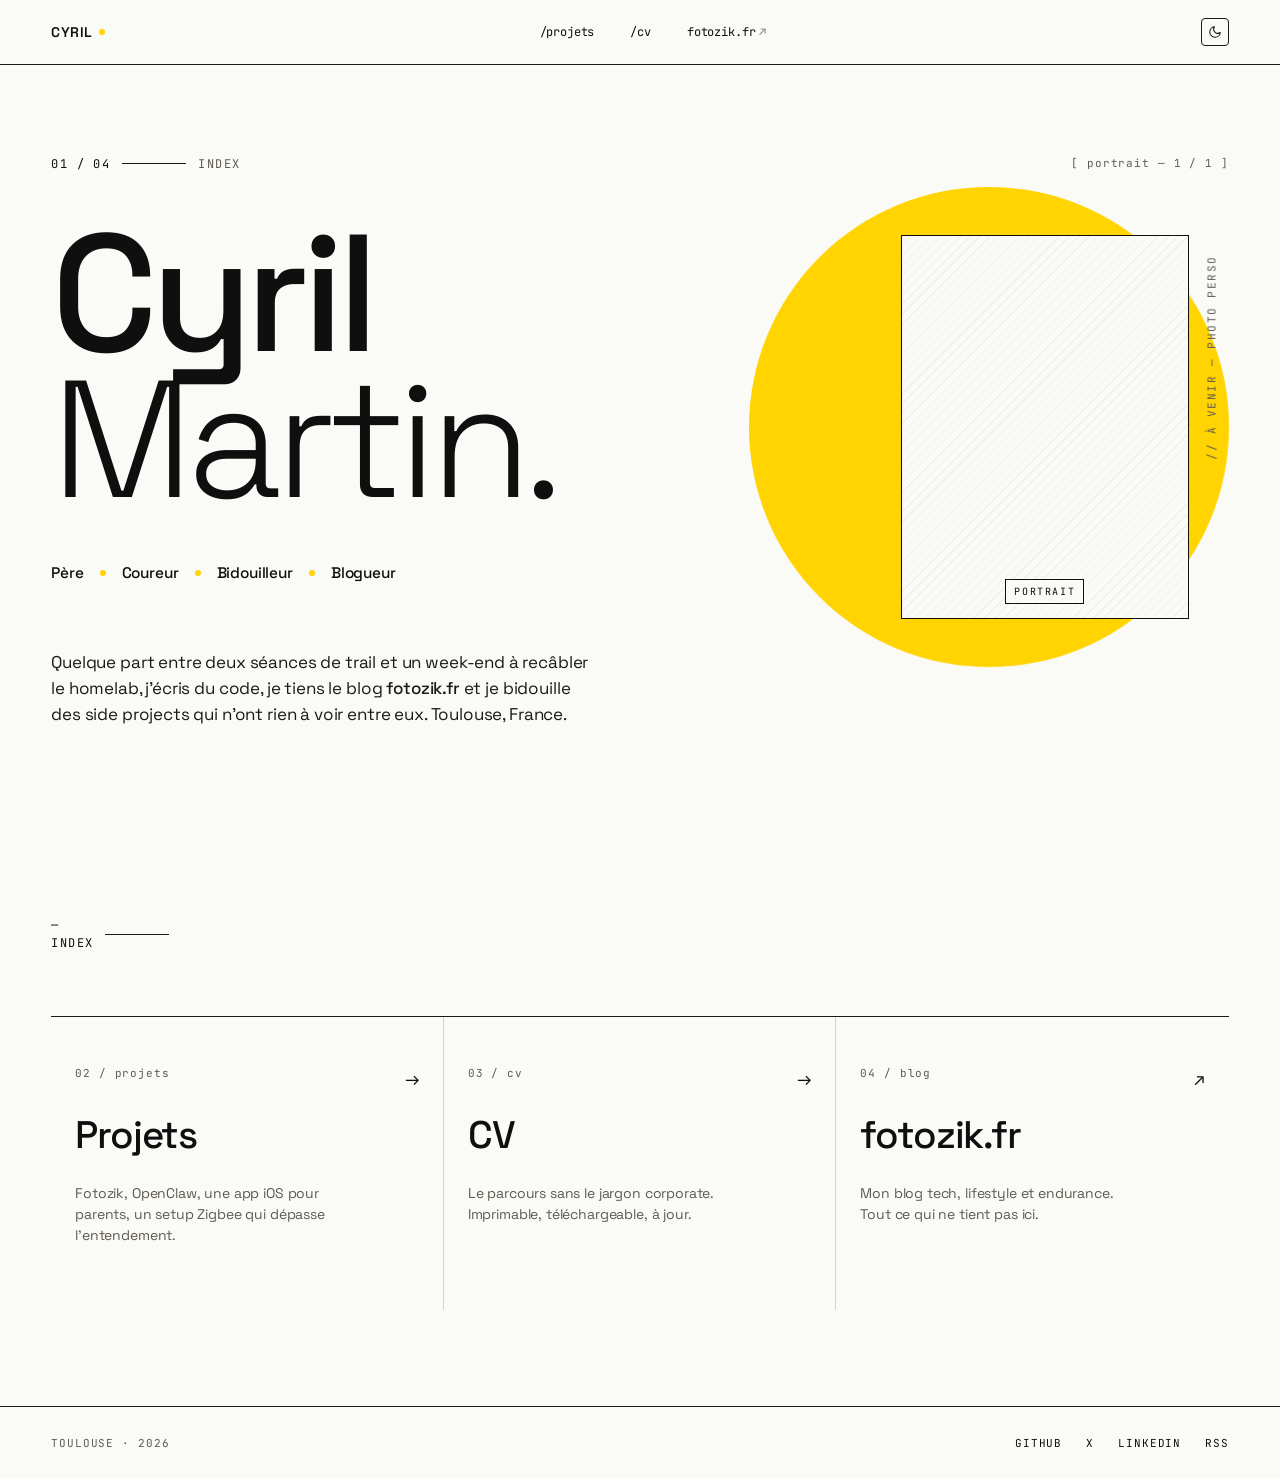
==== index.html @ 779eed2b "Init" ====
<!doctype html>
<html lang="fr" data-theme="light">
<head>
<meta charset="utf-8">
<meta name="viewport" content="width=device-width, initial-scale=1">

<title>Cyril — Père, coureur, bidouilleur, blogueur</title>
<meta name="description" content="Site personnel de Cyril : projets perso, CV, et lien vers le blog fotozik.fr. Trail, code, homelab, side projects.">
<meta name="author" content="Cyril">

<!-- Open Graph -->
<meta property="og:type" content="website">
<meta property="og:title" content="Cyril — Père, coureur, bidouilleur, blogueur">
<meta property="og:description" content="Site personnel de Cyril : projets perso, CV, et lien vers le blog fotozik.fr.">
<meta property="og:locale" content="fr_FR">

<!-- Theme color (s'adapte au mode du navigateur) -->
<meta name="theme-color" content="#FAFAF7" media="(prefers-color-scheme: light)">
<meta name="theme-color" content="#0E0E0D" media="(prefers-color-scheme: dark)">

<!-- Favicon SVG : point jaune sur fond -->
<link rel="icon" href="data:image/svg+xml,%3Csvg xmlns='http://www.w3.org/2000/svg' viewBox='0 0 32 32'%3E%3Crect width='32' height='32' fill='%230F0F0F'/%3E%3Ccircle cx='16' cy='16' r='6' fill='%23FFD400'/%3E%3C/svg%3E">

<!-- Polices Google Fonts : Space Grotesk + JetBrains Mono -->
<link rel="preconnect" href="https://fonts.googleapis.com">
<link rel="preconnect" href="https://fonts.gstatic.com" crossorigin>
<link href="https://fonts.googleapis.com/css2?family=Space+Grotesk:wght@300;400;500;600;700&family=JetBrains+Mono:wght@400;500&display=swap" rel="stylesheet">

<link rel="stylesheet" href="assets/style.css">
<link rel="stylesheet" href="assets/print.css" media="print">

<!-- Anti-flash : applique le thème stocké avant le paint -->
<script>
  (function () {
    try {
      var stored = localStorage.getItem('cyril-theme');
      var prefers = window.matchMedia('(prefers-color-scheme: dark)').matches ? 'dark' : 'light';
      document.documentElement.setAttribute('data-theme', stored || prefers);
    } catch (e) {}
  })();
</script>
</head>
<body>

<a class="skip-link" href="#main">Aller au contenu</a>

<!-- ====================================================================
     NAV
     ==================================================================== -->
<header class="nav">
  <div class="nav-inner">
    <a href="index.html" class="wordmark" aria-label="Cyril — accueil">
      CYRIL<span class="dot" aria-hidden="true"></span>
    </a>

    <nav class="navlinks" aria-label="Navigation principale">
      <a href="projets.html">/projets</a>
      <a href="cv.html">/cv</a>
      <a href="https://fotozik.fr" target="_blank" rel="noopener">fotozik.fr<span class="arr" aria-hidden="true">↗</span></a>
    </nav>

    <div class="nav-tools">
      <button class="theme-toggle" data-theme-toggle aria-label="Changer de thème">
        <!-- Icône lune (visible en mode clair) -->
        <svg class="icon-dark" viewBox="0 0 24 24" fill="none" stroke="currentColor" stroke-width="1.8" stroke-linecap="round" stroke-linejoin="round" aria-hidden="true">
          <path d="M21 12.79A9 9 0 1 1 11.21 3 7 7 0 0 0 21 12.79z"/>
        </svg>
        <!-- Icône soleil (visible en mode sombre) -->
        <svg class="icon-light" viewBox="0 0 24 24" fill="none" stroke="currentColor" stroke-width="1.8" stroke-linecap="round" stroke-linejoin="round" aria-hidden="true">
          <circle cx="12" cy="12" r="4"/>
          <path d="M12 2v2M12 20v2M4.93 4.93l1.41 1.41M17.66 17.66l1.41 1.41M2 12h2M20 12h2M4.93 19.07l1.41-1.41M17.66 6.34l1.41-1.41"/>
        </svg>
      </button>
    </div>
  </div>
</header>

<!-- ====================================================================
     MAIN
     ==================================================================== -->
<main id="main">

  <!-- HERO -->
  <section class="hero" aria-labelledby="hero-title">
    <div class="hero-left">

      <p class="eyebrow reveal">
        <span class="num">01 / 04</span>
        <span class="line" aria-hidden="true"></span>
        <span>index</span>
      </p>

      <h1 id="hero-title" class="display reveal" data-delay="1">
        Cyril<br>
        <em>Martin.</em>
      </h1>

      <p class="keywords reveal" data-delay="2" aria-label="Quatre mots pour me résumer">
        <span>Père</span>
        <span class="sep" aria-hidden="true"></span>
        <span>Coureur</span>
        <span class="sep" aria-hidden="true"></span>
        <span>Bidouilleur</span>
        <span class="sep" aria-hidden="true"></span>
        <span>Blogueur</span>
      </p>

      <p class="bio reveal" data-delay="3">
        Quelque part entre deux séances de trail et un week-end à recâbler le
        homelab, j'écris du code, je tiens le blog <strong>fotozik.fr</strong> et
        je bidouille des side projects qui n'ont rien à voir entre eux.
        Toulouse, France.
      </p>

    </div>

    <aside class="hero-right reveal" data-delay="2" aria-label="Visuel hero">
      <span class="hero-corner-mark mono" aria-hidden="true">[ portrait — 1 / 1 ]</span>
      <div class="hero-visual">
        <div class="hero-blob" aria-hidden="true"></div>
        <div class="hero-portrait" aria-hidden="true">
          <span class="lbl">PORTRAIT</span>
        </div>
        <span class="hero-vert" aria-hidden="true">// à venir — photo perso</span>
      </div>
    </aside>
  </section>

  <!-- SECTIONS — ce qu'on trouve ici -->
  <section class="section" aria-labelledby="sections-title">
    <div class="section-head">
      <p class="eyebrow reveal">
        <span class="num">— index</span>
        <span class="line" aria-hidden="true"></span>
      </p>
      <h2 id="sections-title" class="sr-only">Ce qu'on trouve ici</h2>
    </div>

    <div class="sec-list">
      <a class="sec-item reveal" data-delay="1" href="projets.html">
        <span class="num mono">02 / projets</span>
        <span class="title">Projets</span>
        <span class="desc">Fotozik, OpenClaw, une app iOS pour parents, un setup Zigbee qui dépasse l'entendement.</span>
        <span class="arr" aria-hidden="true">→</span>
      </a>
      <a class="sec-item reveal" data-delay="2" href="cv.html">
        <span class="num mono">03 / cv</span>
        <span class="title">CV</span>
        <span class="desc">Le parcours sans le jargon corporate. Imprimable, téléchargeable, à jour.</span>
        <span class="arr" aria-hidden="true">→</span>
      </a>
      <a class="sec-item reveal" data-delay="3" href="https://fotozik.fr" target="_blank" rel="noopener">
        <span class="num mono">04 / blog</span>
        <span class="title">fotozik.fr</span>
        <span class="desc">Mon blog tech, lifestyle et endurance. Tout ce qui ne tient pas ici.</span>
        <span class="arr" aria-hidden="true">↗</span>
      </a>
    </div>
  </section>

</main>

<!-- ====================================================================
     FOOTER
     ==================================================================== -->
<footer class="foot">
  <div class="foot-inner">
    <div>Toulouse · <span data-year>2026</span></div>
    <nav class="foot-socials" aria-label="Réseaux et flux">
      <a href="https://github.com/" target="_blank" rel="noopener">GitHub</a>
      <a href="https://x.com/" target="_blank" rel="noopener">X</a>
      <a href="https://linkedin.com/" target="_blank" rel="noopener">LinkedIn</a>
      <a href="https://fotozik.fr/rss" target="_blank" rel="noopener">RSS</a>
    </nav>
  </div>
</footer>

<script src="assets/site.js" defer></script>
</body>
</html>
---- assets/style.css ----
/* =========================================================================
   style.css — système de design partagé pour le portfolio de Cyril
   Direction "Atelier" : épuré, lignes 1px, accent jaune, beaucoup d'air.
   Architecture : tokens > base > layout > composants > utilités > a11y
   ========================================================================= */

/* -------------------------------------------------------------------------
   1. Tokens — variables CSS (couleurs, typo, espacement, transitions)
   ------------------------------------------------------------------------- */
:root {
  /* Couleurs — thème clair par défaut */
  --bg:            #FAFAF7;          /* fond principal, off-white tiède */
  --bg-alt:        #F3F0E8;          /* fond légèrement plus chaud */
  --fg:            #0F0F0F;          /* texte principal */
  --fg-soft:       #1a1a1a;
  --fg-muted:      #5e5a52;          /* texte secondaire, meta */
  --fg-faint:      #8b8679;          /* texte très discret */
  --line:          #1a1a1a;          /* ligne principale (1px) */
  --line-soft:     #d6d2c6;          /* ligne séparatrice douce */
  --accent:        #FFD400;          /* jaune signature */
  --accent-fg:     #0F0F0F;          /* contraste sur jaune */
  --hairline-w:    1px;

  /* Typographie */
  --font-sans:     'Space Grotesk', -apple-system, BlinkMacSystemFont, 'Segoe UI', system-ui, sans-serif;
  --font-mono:     'JetBrains Mono', ui-monospace, 'SFMono-Regular', Menlo, monospace;

  /* Tailles fluides — clamp(min, fluid, max) */
  --fs-meta:       11px;
  --fs-eyebrow:    12px;
  --fs-body:       clamp(15px, 1.05vw, 17px);
  --fs-lead:       clamp(17px, 1.3vw, 20px);
  --fs-h3:         clamp(22px, 2vw, 32px);
  --fs-h2:         clamp(32px, 4vw, 56px);
  --fs-h1:         clamp(48px, 6vw, 88px);
  --fs-display:    clamp(64px, 13vw, 200px);

  /* Espacement (échelle 4) */
  --sp-1:  4px;
  --sp-2:  8px;
  --sp-3:  12px;
  --sp-4:  16px;
  --sp-5:  24px;
  --sp-6:  32px;
  --sp-7:  48px;
  --sp-8:  64px;
  --sp-9:  96px;
  --sp-10: 128px;

  /* Padding horizontal de page — fluide */
  --pad-x:         clamp(20px, 4vw, 56px);

  /* Transitions */
  --t-fast:        120ms;
  --t-base:        220ms;
  --t-slow:        420ms;
  --easing:        cubic-bezier(.2, .7, .3, 1);

  /* Layout */
  --nav-h:         64px;
  --foot-h:        72px;
  --maxw:          1440px;
}

/* Thème sombre — surchargé via [data-theme="dark"] */
[data-theme="dark"] {
  --bg:            #0E0E0D;
  --bg-alt:        #161614;
  --fg:            #FAFAF7;
  --fg-soft:       #ECE9E0;
  --fg-muted:      #9a958a;
  --fg-faint:      #5e5a52;
  --line:          rgba(255, 255, 255, 0.22);
  --line-soft:     rgba(255, 255, 255, 0.08);
}

/* -------------------------------------------------------------------------
   2. Base — reset léger + typographie globale
   ------------------------------------------------------------------------- */
*, *::before, *::after { box-sizing: border-box; }

html, body {
  margin: 0;
  padding: 0;
  background: var(--bg);
  color: var(--fg);
  font-family: var(--font-sans);
  font-size: var(--fs-body);
  line-height: 1.5;
  letter-spacing: -0.01em;
  -webkit-font-smoothing: antialiased;
  text-rendering: optimizeLegibility;
  /* Transition douce sur changement de thème */
  transition: background var(--t-base) var(--easing), color var(--t-base) var(--easing);
}

body {
  min-height: 100vh;
  display: flex;
  flex-direction: column;
}

main { flex: 1 0 auto; }

img, svg { display: block; max-width: 100%; }

a {
  color: inherit;
  text-decoration: none;
  transition: color var(--t-fast) var(--easing);
}

button {
  font: inherit;
  color: inherit;
  background: none;
  border: none;
  cursor: pointer;
  padding: 0;
}

::selection {
  background: var(--accent);
  color: var(--accent-fg);
}

/* Curseur custom : on cache le curseur natif sur les devices avec hover fin */
@media (hover: hover) and (pointer: fine) {
  html.has-custom-cursor,
  html.has-custom-cursor * { cursor: none !important; }
}

/* -------------------------------------------------------------------------
   3. Typographie — classes utilitaires
   ------------------------------------------------------------------------- */
.mono { font-family: var(--font-mono); letter-spacing: 0; }

.eyebrow {
  font-family: var(--font-mono);
  font-size: var(--fs-eyebrow);
  letter-spacing: 0.12em;
  text-transform: uppercase;
  color: var(--fg-muted);
  display: flex;
  align-items: center;
  gap: var(--sp-3);
}
.eyebrow .num { color: var(--fg); }
.eyebrow .line {
  flex: 0 0 64px;
  height: 1px;
  background: var(--line);
}

.display {
  font-size: var(--fs-display);
  font-weight: 500;
  line-height: 0.88;
  letter-spacing: -0.045em;
  margin: 0;
}
.display em {
  font-style: normal;
  font-weight: 300;
}

h1, h2, h3 {
  font-weight: 500;
  letter-spacing: -0.03em;
  line-height: 1.05;
  margin: 0;
}
h1 { font-size: var(--fs-h1); }
h2 { font-size: var(--fs-h2); }
h3 { font-size: var(--fs-h3); }

p { margin: 0 0 var(--sp-4); }

/* -------------------------------------------------------------------------
   4. Layout — page, container, hairlines
   ------------------------------------------------------------------------- */
.page { width: 100%; }

.container {
  max-width: var(--maxw);
  margin: 0 auto;
  padding: 0 var(--pad-x);
}

.hairline-top    { border-top:    1px solid var(--line); }
.hairline-bottom { border-bottom: 1px solid var(--line); }
.hairline-soft   { border-bottom: 1px solid var(--line-soft); }

/* -------------------------------------------------------------------------
   5. Nav — barre du haut
   ------------------------------------------------------------------------- */
.nav {
  position: sticky;
  top: 0;
  z-index: 50;
  background: color-mix(in oklab, var(--bg) 88%, transparent);
  backdrop-filter: saturate(140%) blur(8px);
  -webkit-backdrop-filter: saturate(140%) blur(8px);
  border-bottom: 1px solid var(--line);
}

.nav-inner {
  display: flex;
  align-items: center;
  justify-content: space-between;
  height: var(--nav-h);
  padding: 0 var(--pad-x);
  max-width: var(--maxw);
  margin: 0 auto;
}

.wordmark {
  font-size: 14px;
  font-weight: 600;
  letter-spacing: 0.04em;
  display: inline-flex;
  align-items: center;
  gap: 6px;
}
.wordmark .dot {
  width: 6px; height: 6px;
  background: var(--accent);
  border-radius: 50%;
  display: inline-block;
}

.navlinks {
  display: flex;
  gap: clamp(16px, 2.5vw, 32px);
  font-family: var(--font-mono);
  font-size: 12px;
  align-items: center;
}
.navlinks a {
  position: relative;
  padding: 6px 2px;
  white-space: nowrap;
}
.navlinks a .arr { color: var(--fg-faint); margin-left: 4px; transition: transform var(--t-fast) var(--easing); }
.navlinks a:hover .arr { transform: translate(2px, -2px); }
.navlinks a::after {
  content: '';
  position: absolute;
  left: 2px; right: 2px; bottom: 0;
  height: 1px;
  background: var(--fg);
  transform: scaleX(0);
  transform-origin: left;
  transition: transform var(--t-base) var(--easing);
}
.navlinks a:hover::after,
.navlinks a[aria-current="page"]::after { transform: scaleX(1); }

.nav-tools {
  display: flex;
  align-items: center;
  gap: var(--sp-4);
}

/* Toggle thème — petit bouton carré minimaliste */
.theme-toggle {
  width: 28px; height: 28px;
  display: inline-flex; align-items: center; justify-content: center;
  border: 1px solid var(--line);
  border-radius: 4px;
  background: transparent;
  transition: background var(--t-fast) var(--easing), border-color var(--t-fast) var(--easing);
}
.theme-toggle:hover { background: var(--bg-alt); }
.theme-toggle svg { width: 14px; height: 14px; }
.theme-toggle .icon-dark  { display: block; }
.theme-toggle .icon-light { display: none; }
[data-theme="dark"] .theme-toggle .icon-dark  { display: none; }
[data-theme="dark"] .theme-toggle .icon-light { display: block; }

/* -------------------------------------------------------------------------
   6. Footer — bandeau du bas
   ------------------------------------------------------------------------- */
.foot {
  border-top: 1px solid var(--line);
  flex-shrink: 0;
}
.foot-inner {
  display: flex;
  align-items: center;
  justify-content: space-between;
  min-height: var(--foot-h);
  padding: var(--sp-4) var(--pad-x);
  max-width: var(--maxw);
  margin: 0 auto;
  font-family: var(--font-mono);
  font-size: var(--fs-meta);
  letter-spacing: 0.08em;
  text-transform: uppercase;
  color: var(--fg-muted);
  gap: var(--sp-5);
  flex-wrap: wrap;
}
.foot-socials { display: flex; gap: clamp(14px, 2vw, 24px); flex-wrap: wrap; }
.foot-socials a { color: var(--fg); position: relative; }
.foot-socials a:hover { color: var(--accent-fg); background: var(--accent); padding: 2px 4px; margin: -2px -4px; }

/* -------------------------------------------------------------------------
   7. Composants — boutons, pills, cards, etc.
   ------------------------------------------------------------------------- */

/* Bouton CTA — outline noir */
.btn {
  display: inline-flex;
  align-items: center;
  gap: var(--sp-3);
  padding: 12px 20px;
  border: 1px solid var(--line);
  background: transparent;
  font-size: 14px;
  font-weight: 500;
  letter-spacing: 0;
  transition: background var(--t-fast) var(--easing), color var(--t-fast) var(--easing), transform var(--t-fast) var(--easing);
  border-radius: 0;
}
.btn:hover { background: var(--fg); color: var(--bg); }
.btn:active { transform: translateY(1px); }
.btn.btn-accent { background: var(--accent); color: var(--accent-fg); border-color: var(--accent); }
.btn.btn-accent:hover { background: var(--fg); color: var(--bg); border-color: var(--fg); }
.btn .arr { transition: transform var(--t-fast) var(--easing); }
.btn:hover .arr { transform: translateX(3px); }

/* Pill / tag — pour stack tech, status, catégorie */
.tag {
  display: inline-flex;
  align-items: center;
  font-family: var(--font-mono);
  font-size: 11px;
  letter-spacing: 0.06em;
  text-transform: uppercase;
  color: var(--fg-muted);
  padding: 4px 8px;
  border: 1px solid var(--line-soft);
  border-radius: 2px;
}
.tag.tag-status-active   { color: var(--fg); border-color: var(--fg); }
.tag.tag-status-active::before {
  content: '';
  width: 6px; height: 6px;
  background: var(--accent);
  border-radius: 50%;
  display: inline-block;
  margin-right: 6px;
}
.tag.tag-status-paused::before {
  content: '';
  width: 6px; height: 6px;
  background: var(--fg-faint);
  border-radius: 50%;
  display: inline-block;
  margin-right: 6px;
}
.tag.tag-status-archived { color: var(--fg-faint); }

/* Section header avec eyebrow */
.section {
  padding: clamp(48px, 8vw, 96px) var(--pad-x);
  max-width: var(--maxw);
  margin: 0 auto;
}
.section + .section { border-top: 1px solid var(--line); }
.section-head {
  display: flex;
  align-items: baseline;
  justify-content: space-between;
  gap: var(--sp-5);
  margin-bottom: var(--sp-7);
  flex-wrap: wrap;
}

/* -------------------------------------------------------------------------
   8. Hero — landing
   ------------------------------------------------------------------------- */
.hero {
  display: grid;
  grid-template-columns: 1fr 480px;
  gap: clamp(32px, 5vw, 64px);
  padding: clamp(48px, 7vw, 96px) var(--pad-x) clamp(48px, 6vw, 80px);
  max-width: var(--maxw);
  margin: 0 auto;
  align-items: start;
  position: relative;
}
.hero-left { min-width: 0; }
.hero-right { position: relative; }

.hero .display { margin-top: var(--sp-7); }
.hero .display em { color: var(--fg); }

.keywords {
  display: flex;
  flex-wrap: wrap;
  align-items: center;
  gap: var(--sp-4);
  margin-top: clamp(28px, 4vw, 48px);
  font-size: clamp(15px, 1.2vw, 18px);
  font-weight: 500;
}
.keywords .sep {
  width: 6px; height: 6px;
  background: var(--accent);
  border-radius: 50%;
  display: inline-block;
}

.bio {
  margin-top: clamp(36px, 5vw, 64px);
  max-width: 540px;
  font-size: var(--fs-lead);
  line-height: 1.55;
  color: var(--fg-soft);
}
.bio strong { font-weight: 500; }

/* Forme géométrique hero — cercle jaune + placeholder portrait */
.hero-visual {
  position: relative;
  width: 100%;
  aspect-ratio: 1 / 1.05;
  min-height: 420px;
}
.hero-corner-mark {
  position: absolute;
  top: 0; right: 0;
  font-family: var(--font-mono);
  font-size: 11px;
  color: var(--fg-muted);
  letter-spacing: 0.08em;
}
.hero-blob {
  position: absolute;
  right: 0; top: 32px;
  width: min(100%, 480px);
  aspect-ratio: 1;
  background: var(--accent);
  border-radius: 50%;
  /* Léger breath via animation */
  animation: blob-breath 9s var(--easing) infinite;
  will-change: transform, border-radius;
}
@keyframes blob-breath {
  0%, 100% { border-radius: 50%; transform: translate(0, 0) scale(1); }
  33%      { border-radius: 48% 52% 56% 44% / 52% 48% 52% 48%; transform: translate(-4px, 6px) scale(1.01); }
  66%      { border-radius: 52% 48% 46% 54% / 48% 52% 48% 52%; transform: translate(6px, -4px) scale(0.99); }
}
.hero-portrait {
  position: absolute;
  right: clamp(40px, 8%, 80px);
  top: clamp(80px, 16%, 120px);
  width: clamp(220px, 60%, 300px);
  aspect-ratio: 3 / 4;
  border: 1px solid var(--fg);
  background:
    repeating-linear-gradient(135deg,
      var(--bg) 0,
      var(--bg) 6px,
      var(--bg-alt) 6px,
      var(--bg-alt) 7px);
  display: flex;
  align-items: flex-end;
  justify-content: center;
  padding-bottom: 14px;
  /* léger parallax géré en JS */
  transition: transform var(--t-slow) var(--easing);
}
.hero-portrait .lbl {
  font-family: var(--font-mono);
  font-size: 10px;
  letter-spacing: 0.16em;
  text-transform: uppercase;
  color: var(--fg);
  background: var(--bg);
  padding: 4px 8px;
  border: 1px solid var(--fg);
}
.hero-vert {
  position: absolute;
  right: 8px;
  top: clamp(100px, 18%, 140px);
  font-family: var(--font-mono);
  font-size: 11px;
  letter-spacing: 0.14em;
  text-transform: uppercase;
  color: var(--fg-muted);
  writing-mode: vertical-rl;
  transform: rotate(180deg);
}

/* -------------------------------------------------------------------------
   9. Sections list — sur landing : "ce qu'on trouve ici"
   ------------------------------------------------------------------------- */
.sec-list {
  display: grid;
  grid-template-columns: repeat(3, 1fr);
  border-top: 1px solid var(--line);
}
.sec-item {
  padding: var(--sp-7) var(--sp-5) var(--sp-8);
  border-right: 1px solid var(--line-soft);
  position: relative;
  text-decoration: none;
  color: inherit;
  transition: background var(--t-base) var(--easing);
  display: flex;
  flex-direction: column;
  gap: var(--sp-3);
}
.sec-item:last-child { border-right: none; }
.sec-item:hover { background: var(--bg-alt); }
.sec-item .num {
  font-family: var(--font-mono);
  font-size: 11px;
  color: var(--fg-muted);
  letter-spacing: 0.08em;
}
.sec-item .title {
  font-size: clamp(28px, 3vw, 42px);
  font-weight: 500;
  letter-spacing: -0.03em;
  margin-top: var(--sp-3);
  display: block;
}
.sec-item .desc {
  font-size: 14px;
  line-height: 1.5;
  color: var(--fg-muted);
  max-width: 280px;
  display: block;
  margin-top: var(--sp-2);
}
.sec-item .arr {
  position: absolute;
  right: var(--sp-5);
  top: var(--sp-7);
  font-size: 18px;
  transition: transform var(--t-base) var(--easing);
}
.sec-item:hover .arr { transform: translate(4px, -4px); }

/* -------------------------------------------------------------------------
   10. Page Projets — liste / grille de cartes
   ------------------------------------------------------------------------- */
.page-head {
  padding: clamp(48px, 6vw, 80px) var(--pad-x) clamp(32px, 4vw, 48px);
  max-width: var(--maxw);
  margin: 0 auto;
}
.page-head .eyebrow { margin-bottom: var(--sp-5); }
.page-head h1 {
  font-size: clamp(48px, 7vw, 96px);
  font-weight: 500;
  letter-spacing: -0.04em;
  line-height: 0.95;
}
.page-head .sub {
  margin-top: var(--sp-5);
  font-size: var(--fs-lead);
  color: var(--fg-muted);
  max-width: 620px;
}

/* Filtres */
.filters {
  display: flex;
  gap: var(--sp-2);
  flex-wrap: wrap;
  align-items: center;
  padding: var(--sp-5) var(--pad-x);
  border-top: 1px solid var(--line);
  border-bottom: 1px solid var(--line);
  max-width: var(--maxw);
  margin: 0 auto;
}
.filters .label {
  font-family: var(--font-mono);
  font-size: 11px;
  letter-spacing: 0.1em;
  text-transform: uppercase;
  color: var(--fg-muted);
  margin-right: var(--sp-3);
}
.filter-btn {
  font-family: var(--font-mono);
  font-size: 12px;
  padding: 6px 12px;
  border: 1px solid var(--line-soft);
  background: transparent;
  letter-spacing: 0.04em;
  transition: all var(--t-fast) var(--easing);
  color: var(--fg-muted);
  white-space: nowrap;
}
.filter-btn:hover { color: var(--fg); border-color: var(--fg); }
.filter-btn[aria-pressed="true"] {
  background: var(--fg);
  color: var(--bg);
  border-color: var(--fg);
}

/* Grille projets */
.proj-grid {
  display: grid;
  grid-template-columns: repeat(2, 1fr);
  border-bottom: 1px solid var(--line);
  max-width: var(--maxw);
  margin: 0 auto;
}
.proj-card {
  display: block;
  padding: clamp(32px, 4vw, 56px) var(--pad-x);
  border-right: 1px solid var(--line-soft);
  border-bottom: 1px solid var(--line-soft);
  position: relative;
  color: inherit;
  text-decoration: none;
  transition: background var(--t-base) var(--easing);
  min-height: 280px;
  display: flex;
  flex-direction: column;
  gap: var(--sp-5);
}
.proj-card:nth-child(2n) { border-right: none; }
.proj-card:hover { background: var(--bg-alt); }
.proj-card .meta {
  display: flex;
  justify-content: space-between;
  align-items: center;
  font-family: var(--font-mono);
  font-size: 11px;
  letter-spacing: 0.08em;
  color: var(--fg-muted);
  text-transform: uppercase;
}
.proj-card h2 {
  font-size: clamp(28px, 3.5vw, 48px);
  font-weight: 500;
  letter-spacing: -0.035em;
  margin: 0;
}
.proj-card .tagline {
  font-size: var(--fs-lead);
  line-height: 1.5;
  color: var(--fg-muted);
  margin: 0;
  max-width: 480px;
}
.proj-card .tags {
  display: flex;
  flex-wrap: wrap;
  gap: var(--sp-2);
  margin-top: auto;
  align-items: center;
}
.proj-card .arr {
  position: absolute;
  top: clamp(32px, 4vw, 56px);
  right: var(--pad-x);
  font-size: 22px;
  transition: transform var(--t-base) var(--easing);
}
.proj-card:hover .arr { transform: translate(4px, -4px); }
.proj-card.is-hidden { display: none; }

/* -------------------------------------------------------------------------
   11. Page détail projet
   ------------------------------------------------------------------------- */
.proj-hero {
  padding: clamp(48px, 6vw, 80px) var(--pad-x) clamp(40px, 5vw, 64px);
  max-width: var(--maxw);
  margin: 0 auto;
}
.proj-hero .back {
  font-family: var(--font-mono);
  font-size: 12px;
  color: var(--fg-muted);
  display: inline-flex;
  align-items: center;
  gap: 6px;
  margin-bottom: var(--sp-7);
}
.proj-hero .back:hover { color: var(--fg); }

.proj-hero .meta-row {
  display: flex;
  gap: var(--sp-5);
  flex-wrap: wrap;
  margin-bottom: var(--sp-5);
}
.proj-hero h1 {
  font-size: clamp(48px, 7vw, 112px);
  font-weight: 500;
  letter-spacing: -0.045em;
  line-height: 0.92;
  margin: 0 0 var(--sp-5);
}
.proj-hero .tagline {
  font-size: clamp(20px, 1.8vw, 28px);
  line-height: 1.45;
  color: var(--fg-soft);
  max-width: 720px;
  margin: 0;
}

.proj-stack {
  display: flex;
  gap: var(--sp-2);
  flex-wrap: wrap;
  margin-top: var(--sp-6);
}

/* Capture / image placeholder */
.proj-shot {
  width: 100%;
  aspect-ratio: 16 / 9;
  background:
    repeating-linear-gradient(135deg,
      var(--bg-alt) 0,
      var(--bg-alt) 8px,
      var(--bg) 8px,
      var(--bg) 9px);
  border: 1px solid var(--line);
  display: flex;
  align-items: center;
  justify-content: center;
  font-family: var(--font-mono);
  font-size: 12px;
  color: var(--fg-muted);
  letter-spacing: 0.1em;
  text-transform: uppercase;
  margin: 0;
}
.proj-shot .lbl {
  background: var(--bg);
  border: 1px solid var(--fg);
  padding: 8px 14px;
  color: var(--fg);
}

/* Bloc de contenu projet — 2 colonnes */
.proj-block {
  display: grid;
  grid-template-columns: 200px 1fr;
  gap: var(--sp-7);
  padding: clamp(40px, 5vw, 64px) var(--pad-x);
  border-top: 1px solid var(--line);
  max-width: var(--maxw);
  margin: 0 auto;
}
.proj-block .label {
  font-family: var(--font-mono);
  font-size: 11px;
  letter-spacing: 0.12em;
  text-transform: uppercase;
  color: var(--fg-muted);
  padding-top: 4px;
}
.proj-block .content {
  font-size: var(--fs-lead);
  line-height: 1.6;
  color: var(--fg-soft);
  max-width: 720px;
}
.proj-block .content p { margin-bottom: var(--sp-4); }
.proj-block .content p:last-child { margin-bottom: 0; }
.proj-block .content ul {
  list-style: none;
  padding: 0;
  margin: 0;
}
.proj-block .content ul li {
  padding: var(--sp-3) 0;
  border-bottom: 1px solid var(--line-soft);
  display: flex;
  gap: var(--sp-4);
}
.proj-block .content ul li::before {
  content: '↳';
  color: var(--fg-faint);
  flex: 0 0 auto;
}

/* Liens externes du projet */
.proj-links {
  display: flex;
  gap: var(--sp-4);
  flex-wrap: wrap;
}
.proj-links a {
  display: inline-flex;
  align-items: center;
  gap: 6px;
  padding: 10px 16px;
  border: 1px solid var(--line);
  font-family: var(--font-mono);
  font-size: 12px;
  letter-spacing: 0.04em;
  transition: all var(--t-fast) var(--easing);
}
.proj-links a:hover { background: var(--fg); color: var(--bg); }
.proj-links a .arr { color: var(--fg-faint); }
.proj-links a:hover .arr { color: var(--bg); }

/* Nav projet suivant / précédent */
.proj-nav {
  display: grid;
  grid-template-columns: 1fr 1fr;
  border-top: 1px solid var(--line);
  max-width: var(--maxw);
  margin: 0 auto;
}
.proj-nav a {
  padding: var(--sp-7) var(--pad-x);
  border-right: 1px solid var(--line-soft);
  display: flex;
  flex-direction: column;
  gap: var(--sp-3);
  transition: background var(--t-base) var(--easing);
}
.proj-nav a:last-child {
  border-right: none;
  text-align: right;
  align-items: flex-end;
}
.proj-nav a:hover { background: var(--bg-alt); }
.proj-nav .dir {
  font-family: var(--font-mono);
  font-size: 11px;
  letter-spacing: 0.12em;
  text-transform: uppercase;
  color: var(--fg-muted);
}
.proj-nav .title {
  font-size: clamp(24px, 2.5vw, 36px);
  font-weight: 500;
  letter-spacing: -0.03em;
}

/* -------------------------------------------------------------------------
   12. Page CV
   ------------------------------------------------------------------------- */
.cv-head {
  padding: clamp(48px, 6vw, 80px) var(--pad-x) clamp(32px, 4vw, 48px);
  max-width: var(--maxw);
  margin: 0 auto;
  display: grid;
  grid-template-columns: 1fr auto;
  gap: var(--sp-5);
  align-items: end;
}
.cv-head h1 {
  font-size: clamp(48px, 7vw, 96px);
  font-weight: 500;
  letter-spacing: -0.04em;
  line-height: 0.95;
  margin: var(--sp-5) 0 0;
}
.cv-head .sub {
  margin-top: var(--sp-4);
  font-size: var(--fs-lead);
  color: var(--fg-muted);
  max-width: 540px;
}

.cv-block {
  display: grid;
  grid-template-columns: 200px 1fr;
  gap: var(--sp-7);
  padding: clamp(40px, 5vw, 56px) var(--pad-x);
  border-top: 1px solid var(--line);
  max-width: var(--maxw);
  margin: 0 auto;
}
.cv-block > h2 {
  font-family: var(--font-mono);
  font-size: 11px;
  letter-spacing: 0.14em;
  text-transform: uppercase;
  color: var(--fg-muted);
  font-weight: 500;
  padding-top: 4px;
  margin: 0;
}
.cv-entries { display: flex; flex-direction: column; gap: var(--sp-7); max-width: 760px; }

.cv-entry .top {
  display: flex;
  justify-content: space-between;
  align-items: baseline;
  gap: var(--sp-4);
  flex-wrap: wrap;
  margin-bottom: var(--sp-3);
}
.cv-entry .role {
  font-size: clamp(20px, 1.8vw, 26px);
  font-weight: 500;
  letter-spacing: -0.02em;
}
.cv-entry .role .at { color: var(--fg-muted); font-weight: 400; }
.cv-entry .when {
  font-family: var(--font-mono);
  font-size: 12px;
  color: var(--fg-muted);
  letter-spacing: 0.06em;
}
.cv-entry .desc {
  font-size: var(--fs-body);
  line-height: 1.55;
  color: var(--fg-soft);
  margin: 0 0 var(--sp-3);
}
.cv-entry .tags { display: flex; gap: var(--sp-2); flex-wrap: wrap; }

/* Bloc compétences — colonnes */
.skills-cols {
  display: grid;
  grid-template-columns: repeat(2, 1fr);
  gap: var(--sp-5) var(--sp-7);
  max-width: 760px;
}
.skills-cols > div h3 {
  font-size: 16px;
  font-weight: 500;
  margin: 0 0 var(--sp-3);
}
.skills-cols > div ul {
  list-style: none;
  padding: 0;
  margin: 0;
  font-family: var(--font-mono);
  font-size: 13px;
  color: var(--fg-soft);
  line-height: 1.8;
}

/* -------------------------------------------------------------------------
   13. Curseur custom
   ------------------------------------------------------------------------- */
.cursor-ring {
  position: fixed;
  left: 0; top: 0;
  width: 22px; height: 22px;
  border: 1.5px solid var(--fg);
  border-radius: 50%;
  pointer-events: none;
  z-index: 9999;
  mix-blend-mode: difference;
  transition: width var(--t-base) var(--easing),
              height var(--t-base) var(--easing),
              background var(--t-fast) var(--easing),
              border-color var(--t-fast) var(--easing),
              opacity var(--t-base) var(--easing);
  background: transparent;
  opacity: 0;
  /* difference exige fg blanc pour s'inverser proprement */
  border-color: #fff;
}
.cursor-ring.is-visible { opacity: 1; }
.cursor-ring.is-hover {
  width: 56px; height: 56px;
  background: #fff;
  mix-blend-mode: difference;
}
.cursor-ring.is-text {
  width: 4px; height: 28px;
  border-radius: 2px;
  background: #fff;
}
.cursor-dot {
  position: fixed;
  left: 0; top: 0;
  width: 4px; height: 4px;
  border-radius: 50%;
  background: var(--fg);
  pointer-events: none;
  z-index: 9999;
  mix-blend-mode: difference;
  opacity: 0;
  transition: opacity var(--t-base) var(--easing);
}
.cursor-dot.is-visible { opacity: 1; }
[data-theme="dark"] .cursor-dot { background: #fff; }

@media (hover: none), (pointer: coarse) {
  .cursor-ring, .cursor-dot { display: none; }
}

/* -------------------------------------------------------------------------
   14. Animations au scroll — reveal
   ------------------------------------------------------------------------- */
.reveal {
  opacity: 0;
  transform: translateY(18px);
  transition: opacity 700ms var(--easing), transform 700ms var(--easing);
}
.reveal.is-in { opacity: 1; transform: none; }
.reveal[data-delay="1"] { transition-delay: 80ms; }
.reveal[data-delay="2"] { transition-delay: 160ms; }
.reveal[data-delay="3"] { transition-delay: 240ms; }
.reveal[data-delay="4"] { transition-delay: 320ms; }

@media (prefers-reduced-motion: reduce) {
  *, *::before, *::after { animation: none !important; transition: none !important; }
  .reveal { opacity: 1; transform: none; }
}

/* -------------------------------------------------------------------------
   15. A11y — focus visible
   ------------------------------------------------------------------------- */
:focus { outline: none; }
:focus-visible {
  outline: 2px solid var(--accent);
  outline-offset: 3px;
  border-radius: 1px;
}

.sr-only {
  position: absolute;
  width: 1px; height: 1px;
  padding: 0; margin: -1px;
  overflow: hidden;
  clip: rect(0, 0, 0, 0);
  white-space: nowrap;
  border: 0;
}

.skip-link {
  position: absolute;
  top: -40px;
  left: var(--pad-x);
  background: var(--fg);
  color: var(--bg);
  padding: 8px 14px;
  z-index: 100;
  font-family: var(--font-mono);
  font-size: 12px;
}
.skip-link:focus { top: 8px; }

/* -------------------------------------------------------------------------
   16. Responsive — breakpoints
   ------------------------------------------------------------------------- */
@media (max-width: 960px) {
  .hero {
    grid-template-columns: 1fr;
    padding-top: var(--sp-7);
  }
  .hero-right { order: -1; max-width: 420px; margin: 0 auto; }
  .hero-visual { min-height: 340px; }
  .hero-blob { width: 320px; }
  .sec-list { grid-template-columns: 1fr; }
  .sec-item { border-right: none; border-bottom: 1px solid var(--line-soft); padding-bottom: var(--sp-6); }
  .sec-item:last-child { border-bottom: none; }
  .proj-grid { grid-template-columns: 1fr; }
  .proj-card { border-right: none; }
  .proj-block, .cv-block { grid-template-columns: 1fr; gap: var(--sp-4); }
  .cv-head { grid-template-columns: 1fr; }
  .cv-head .actions { justify-self: start; }
  .skills-cols { grid-template-columns: 1fr; }
  .proj-nav { grid-template-columns: 1fr; }
  .proj-nav a { border-right: none; border-bottom: 1px solid var(--line-soft); text-align: left !important; align-items: flex-start !important; }
}

@media (max-width: 560px) {
  .navlinks { gap: 12px; font-size: 11px; }
  .navlinks a .arr { display: none; }
  .nav-tools { gap: 8px; }
  .foot-inner { font-size: 10px; }
  .hero-vert { display: none; }
}
---- assets/print.css ----
/* =========================================================================
   print.css — feuille de style impression (CV principalement)
   Format A4, sobre, lisible. Pas de chrome (nav/footer).
   ========================================================================= */
@page {
  size: A4;
  margin: 16mm 14mm;
}

@media print {
  :root {
    --bg: #ffffff;
    --fg: #000000;
    --fg-soft: #111;
    --fg-muted: #555;
    --fg-faint: #888;
    --line: #000;
    --line-soft: #ccc;
    --accent: #FFD400;
  }

  html, body {
    background: #fff !important;
    color: #000 !important;
    font-size: 10.5pt;
    line-height: 1.4;
  }

  /* On cache tout le chrome */
  .nav, .foot, .skip-link, .theme-toggle,
  .cursor-ring, .cursor-dot,
  .cv-head .actions, .no-print {
    display: none !important;
  }

  /* On supprime tous les fonds et transitions */
  *, *::before, *::after {
    background: transparent !important;
    box-shadow: none !important;
    transition: none !important;
    animation: none !important;
  }

  a { color: #000 !important; text-decoration: none; }

  /* CV — layout impression */
  .cv-head {
    padding: 0 !important;
    display: block;
    border-bottom: 1px solid #000;
    padding-bottom: 8mm !important;
    margin-bottom: 6mm;
  }
  .cv-head h1 {
    font-size: 28pt !important;
    margin: 4mm 0 0;
  }
  .cv-head .sub {
    font-size: 10pt !important;
    margin-top: 3mm;
    color: #444 !important;
  }
  .cv-head .eyebrow { font-size: 8pt; }

  .cv-block {
    padding: 4mm 0 !important;
    grid-template-columns: 28mm 1fr !important;
    gap: 6mm !important;
    border-top: 1px solid #ccc !important;
    page-break-inside: avoid;
  }
  .cv-block > h2 { font-size: 8pt !important; }

  .cv-entry { page-break-inside: avoid; }
  .cv-entry .role { font-size: 12pt !important; }
  .cv-entry .when { font-size: 9pt !important; }
  .cv-entry .desc { font-size: 10pt !important; }
  .cv-entries { gap: 5mm !important; }

  .tag {
    border: 1px solid #888 !important;
    color: #333 !important;
    font-size: 7.5pt !important;
    padding: 1px 5px !important;
  }
  .tag.tag-status-active::before,
  .tag.tag-status-paused::before { background: #000 !important; }

  .skills-cols { gap: 4mm !important; }
  .skills-cols > div h3 { font-size: 10pt !important; }
  .skills-cols > div ul { font-size: 9pt !important; line-height: 1.6 !important; }
}
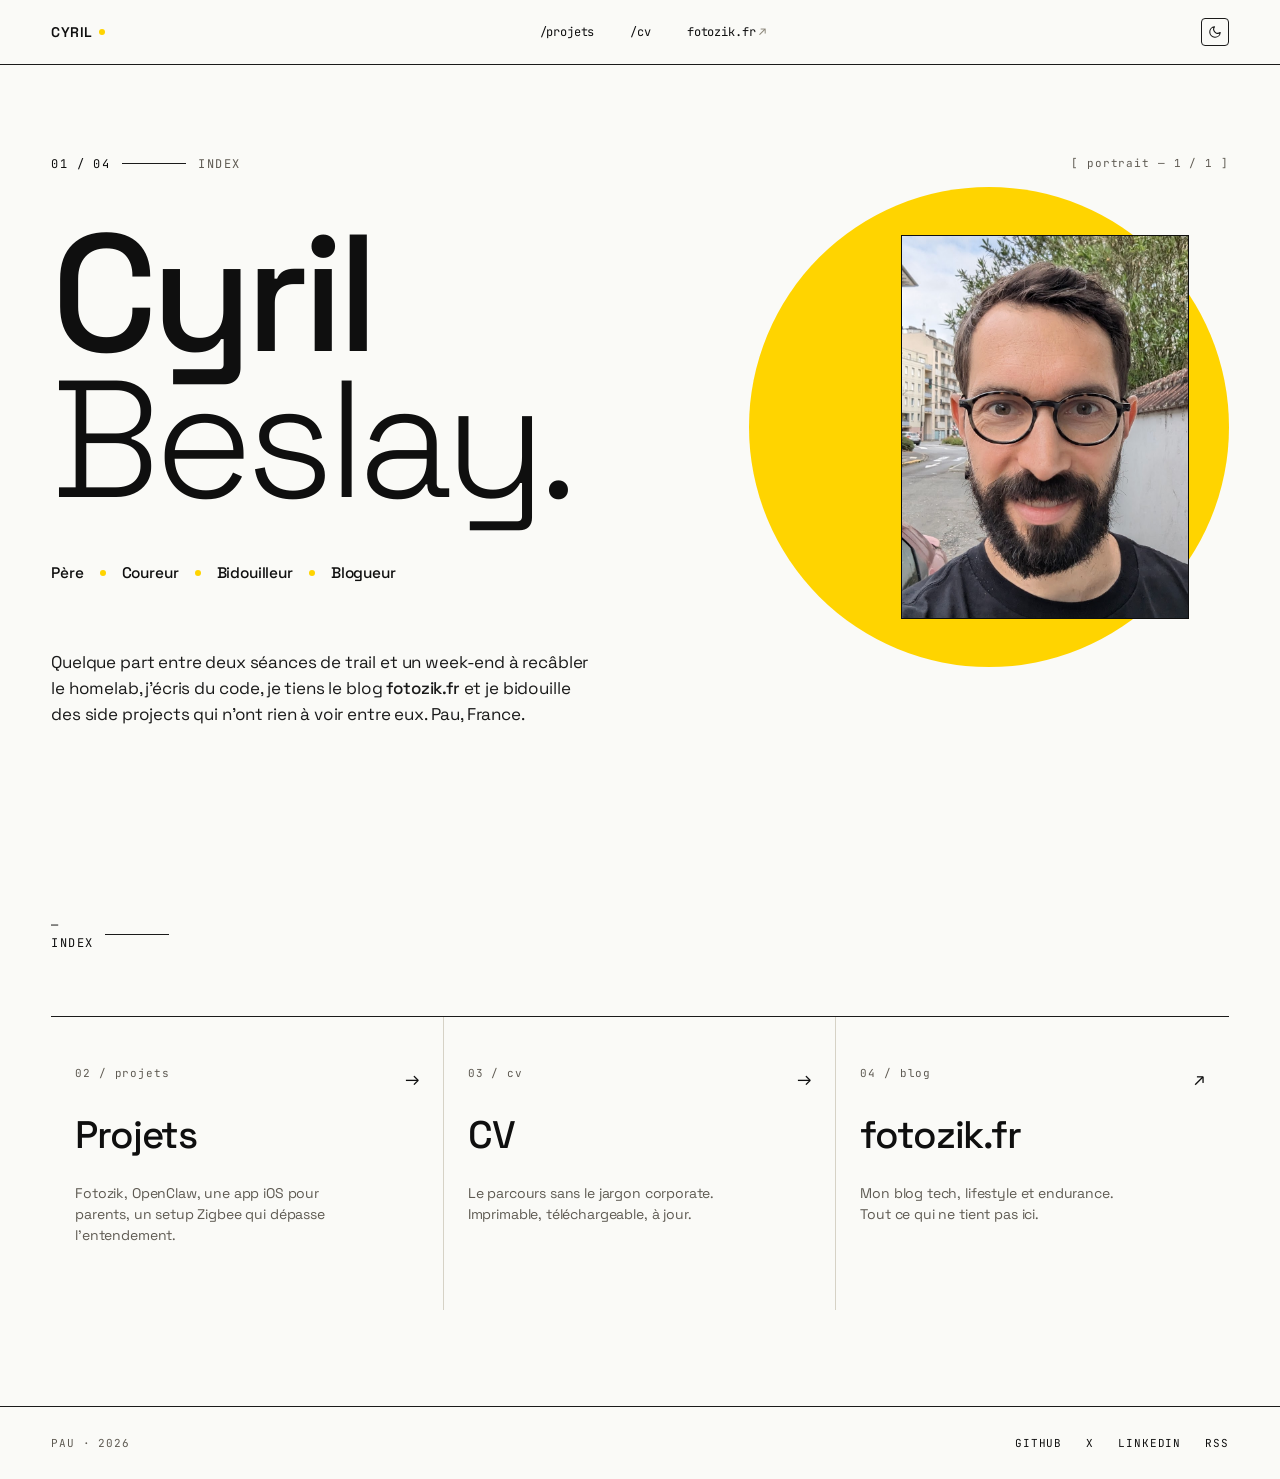
==== commit 8de12e55: "Few fixes" ====
--- a/index.html
+++ b/index.html
@@ -92,7 +92,7 @@
 
       <h1 id="hero-title" class="display reveal" data-delay="1">
         Cyril<br>
-        <em>Martin.</em>
+        <em>Beslay.</em>
       </h1>
 
       <p class="keywords reveal" data-delay="2" aria-label="Quatre mots pour me résumer">
@@ -109,7 +109,7 @@
         Quelque part entre deux séances de trail et un week-end à recâbler le
         homelab, j'écris du code, je tiens le blog <strong>fotozik.fr</strong> et
         je bidouille des side projects qui n'ont rien à voir entre eux.
-        Toulouse, France.
+        Pau, France.
       </p>
 
     </div>
@@ -118,10 +118,9 @@
       <span class="hero-corner-mark mono" aria-hidden="true">[ portrait — 1 / 1 ]</span>
       <div class="hero-visual">
         <div class="hero-blob" aria-hidden="true"></div>
-        <div class="hero-portrait" aria-hidden="true">
-          <span class="lbl">PORTRAIT</span>
+        <div class="hero-portrait">
+          <img src="assets/portrait.png" alt="Portrait de Cyril Beslay">
         </div>
-        <span class="hero-vert" aria-hidden="true">// à venir — photo perso</span>
       </div>
     </aside>
   </section>
@@ -165,11 +164,11 @@
      ==================================================================== -->
 <footer class="foot">
   <div class="foot-inner">
-    <div>Toulouse · <span data-year>2026</span></div>
+    <div>Pau · <span data-year>2026</span></div>
     <nav class="foot-socials" aria-label="Réseaux et flux">
-      <a href="https://github.com/" target="_blank" rel="noopener">GitHub</a>
-      <a href="https://x.com/" target="_blank" rel="noopener">X</a>
-      <a href="https://linkedin.com/" target="_blank" rel="noopener">LinkedIn</a>
+      <a href="https://github.com/cicoub13" target="_blank" rel="noopener">GitHub</a>
+      <a href="https://x.com/cicoub13" target="_blank" rel="noopener">X</a>
+      <a href="https://linkedin.com/cyril.beslay" target="_blank" rel="noopener">LinkedIn</a>
       <a href="https://fotozik.fr/rss" target="_blank" rel="noopener">RSS</a>
     </nav>
   </div>
--- a/assets/style.css
+++ b/assets/style.css
@@ -460,28 +460,16 @@
   width: clamp(220px, 60%, 300px);
   aspect-ratio: 3 / 4;
   border: 1px solid var(--fg);
-  background:
-    repeating-linear-gradient(135deg,
-      var(--bg) 0,
-      var(--bg) 6px,
-      var(--bg-alt) 6px,
-      var(--bg-alt) 7px);
-  display: flex;
-  align-items: flex-end;
-  justify-content: center;
-  padding-bottom: 14px;
+  overflow: hidden;
   /* léger parallax géré en JS */
   transition: transform var(--t-slow) var(--easing);
 }
-.hero-portrait .lbl {
-  font-family: var(--font-mono);
-  font-size: 10px;
-  letter-spacing: 0.16em;
-  text-transform: uppercase;
-  color: var(--fg);
-  background: var(--bg);
-  padding: 4px 8px;
-  border: 1px solid var(--fg);
+.hero-portrait img {
+  width: 100%;
+  height: 100%;
+  object-fit: cover;
+  object-position: top center;
+  display: block;
 }
 .hero-vert {
   position: absolute;
